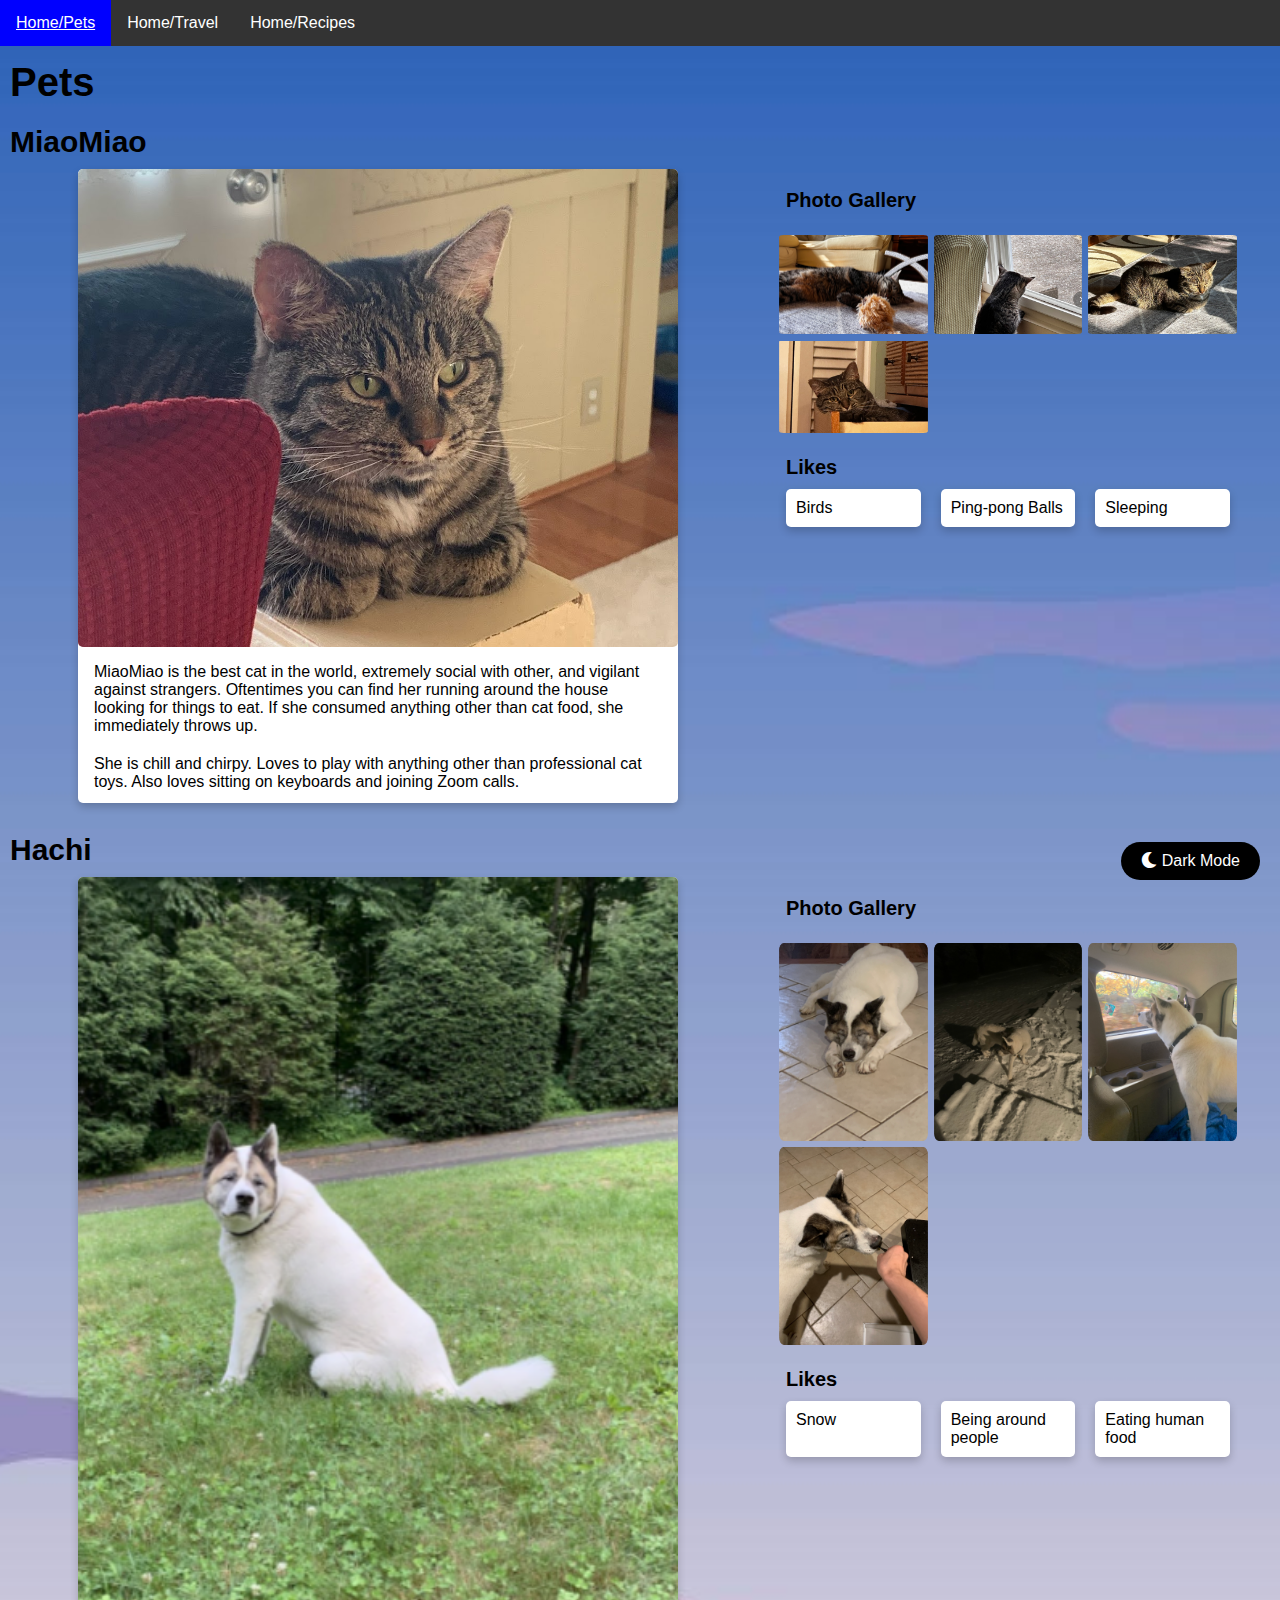
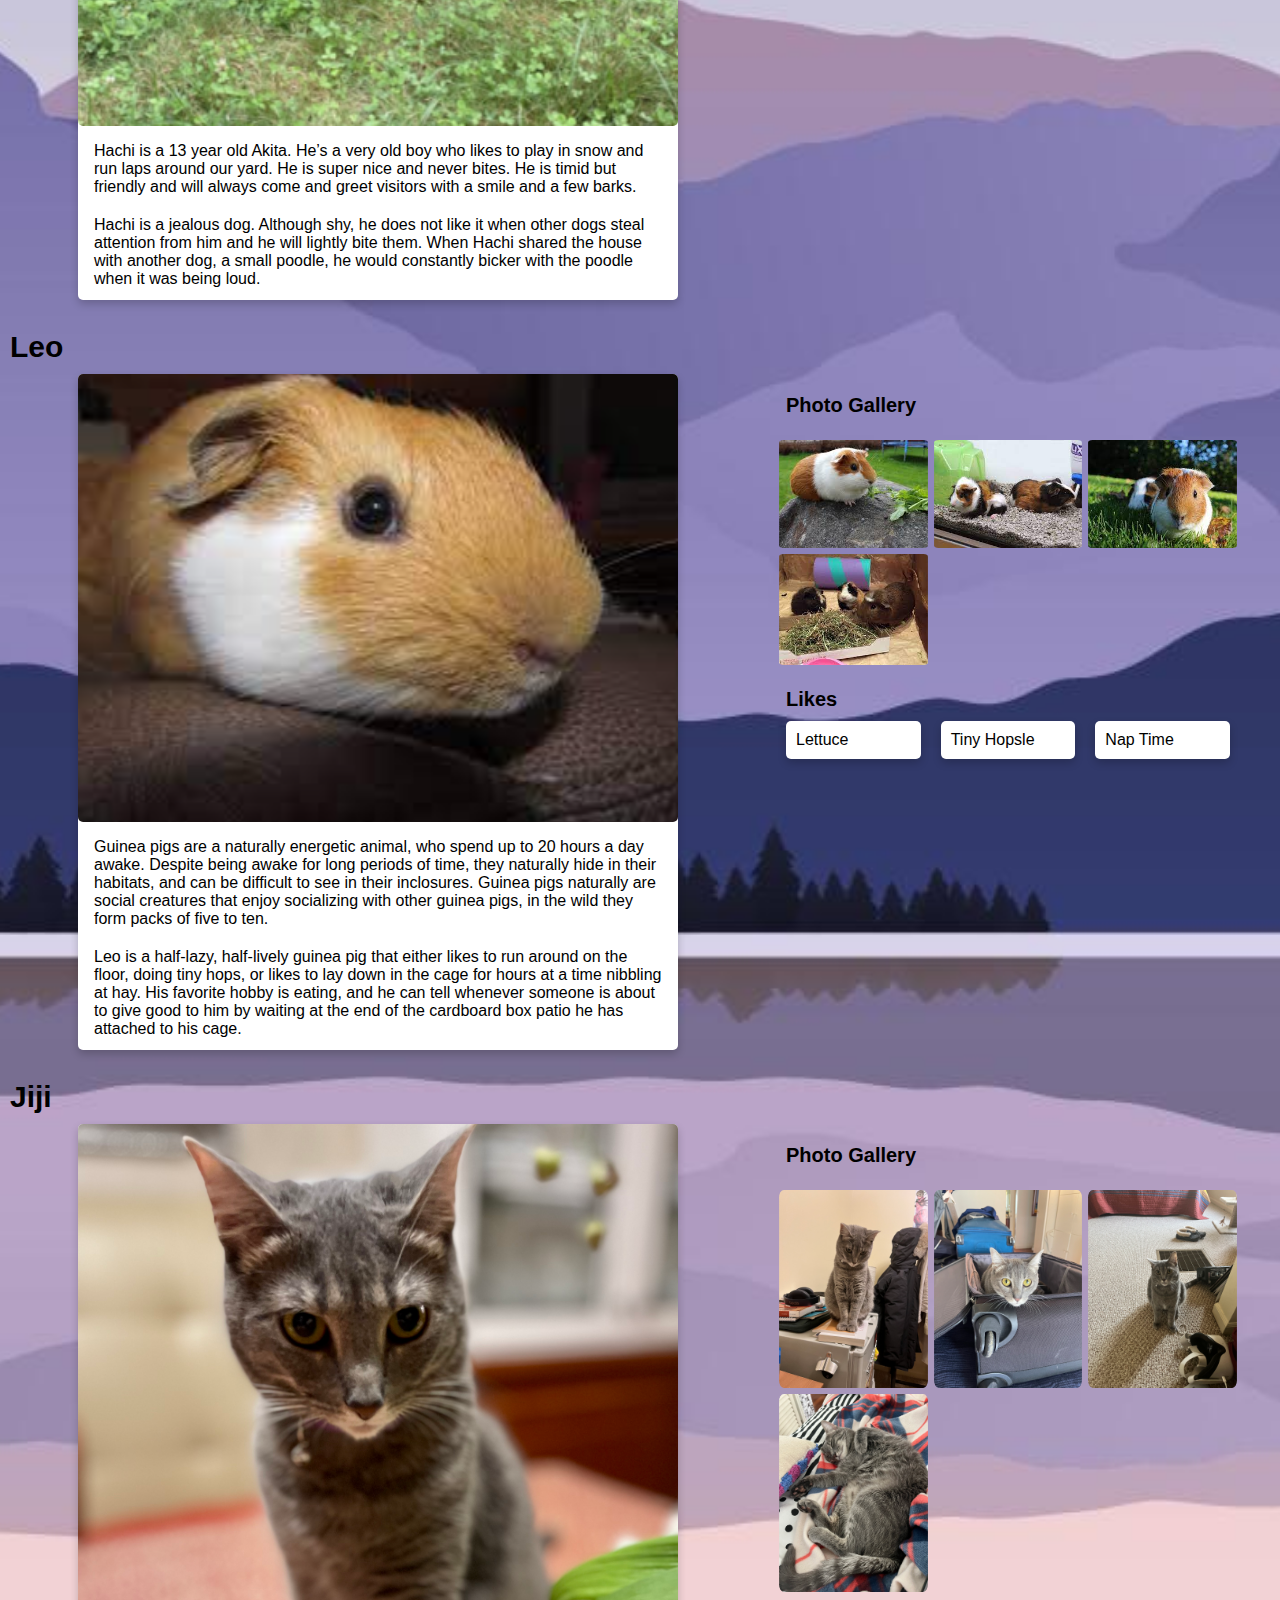
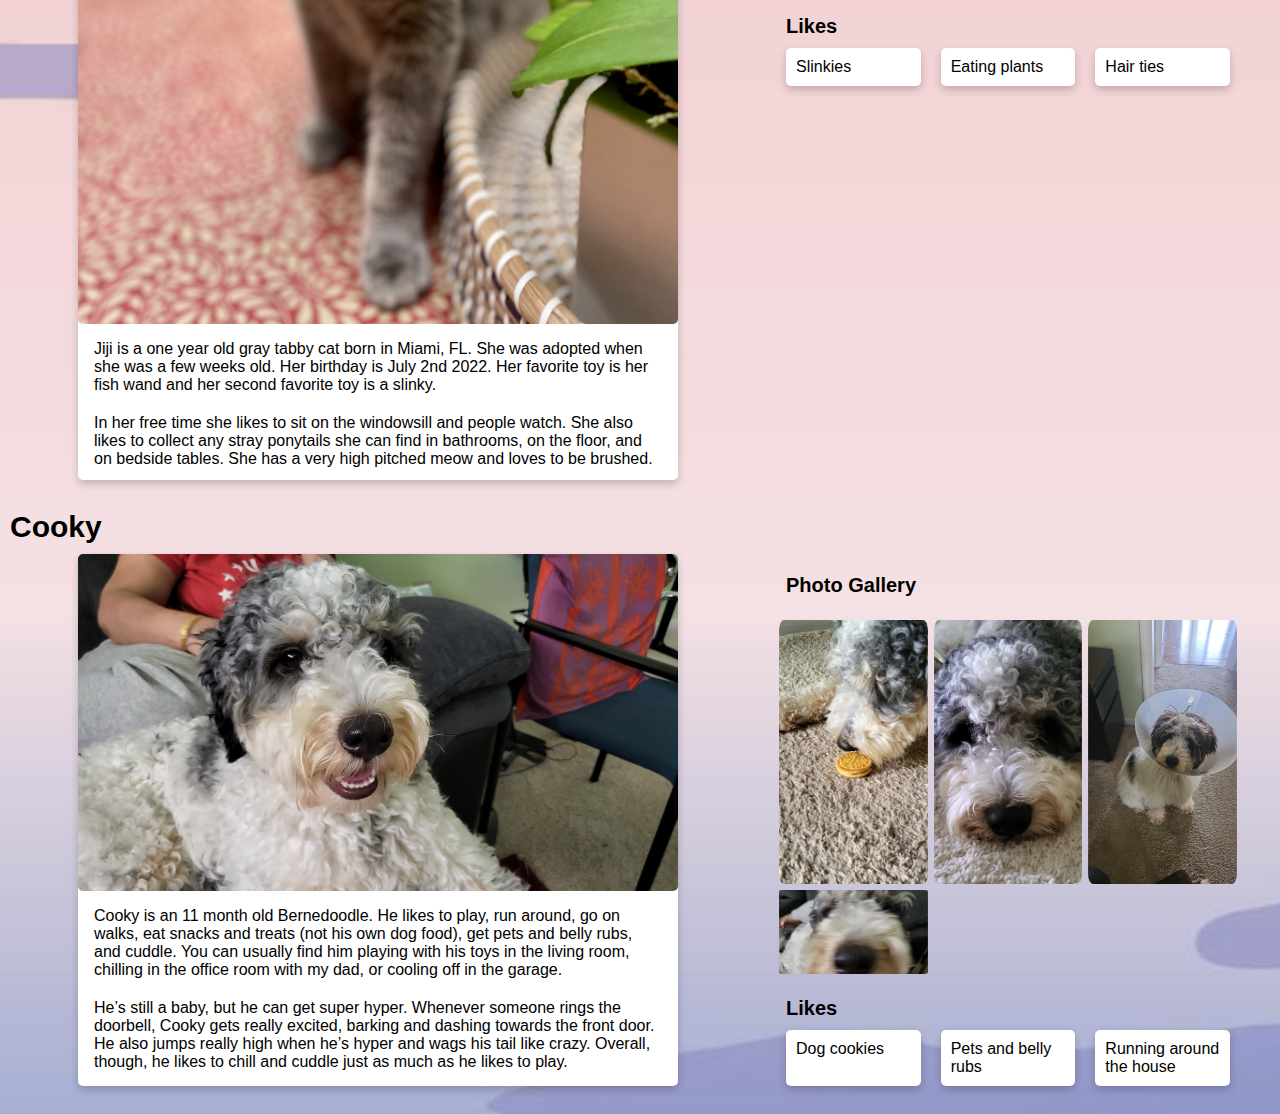
==== index.html @ 4650a45c "First Commit" ====
<!DOCTYPE html>
<html lang="en">

<head>
    <link rel="stylesheet" href="css/reset.css">
    <link rel="stylesheet" href="css/style.css">
    <meta charset="UTF-8">
    <meta name="viewport" content="width=device-width, initial-scale=1.0">
    <title>Pets</title>
    <link rel="stylesheet" href="https://cdnjs.cloudflare.com/ajax/libs/font-awesome/5.15.3/css/all.min.css">
    <script src="js/script.js"></script>
</head>

<body>
    <a href="#main" id="skip">Skip to Main Content</a>
    <nav>
        <div class="topnav" id="myTopnav">
            <ul>
                <li><a href="index.html" class="active">Home/Pets</a></li>
                <li><a href="travel.html">Home/Travel</a></li>
                <li><a href="recipes.html">Home/Recipes</a></li>
            </ul>
        </div>
    </nav>
    <main>
        <button id="darkModeToggle" onclick="toggleDarkMode()" class="dark-toggle">
            <i class="fas fa-moon"></i> Dark Mode
        </button>

        <div>
            <header>
                <h1 id="main">Pets</h1>
            </header>
            <h2>MiaoMiao</h2>
            <div class="tablet-container">
                <div class="card">
                    <img src="images/pets/miaomiao/MiaoMiao.png" alt="A picture of MiaoMiao resting on her divine throne. A black striped with a hint of silver and brown staring
                at the camera with green eyes. Has paws under her body." title="MiaoMiao Picture" class="full-width">
                    <div class="container">

                        <p>MiaoMiao is the best cat in the world, extremely social with other, and vigilant against
                            strangers. Oftentimes you can find her running around the house looking for things to eat.
                            If
                            she consumed anything other than cat food, she immediately throws up. </p>
                        <p>She is chill and chirpy. Loves to play with anything other than professional cat toys. Also
                            loves
                            sitting on keyboards and joining Zoom calls.</p>
                    </div>
                </div>

                <div class="right-column">
                    <div class="photos-container">
                        <h3>Photo Gallery</h3>
                        <!-- Images as cards-->
                        <div class="gallery">
                            <img class="thumbnail full-width" src="images/pets/miaomiao/MiaoMiao_Sleeping.png"
                                alt="MiaoMiao Sleeping with Favorite Toy" title="MiaoMiao Sleeping with Toy">
                            <img class="thumbnail full-width" src="images/pets/miaomiao/MiaoMiao_Staring.png"
                                alt="MiaoMiao Staring out the Window" title="MiaoMiao Staring">
                            <img class="thumbnail full-width" src="images/pets/miaomiao/MiaoMiao_Sunbathing.png"
                                alt="MiaoMiao Sunbathing on Carpet" title="MiaoMiao Sunbathing">
                            <img class="thumbnail full-width" src="images/pets/miaomiao/MiaoMiao_in_Cabinet.png"
                                alt="MiaoMiao in my Cabinet" title="MiaoMiao Cabinet">
                        </div>



                        <h3>Likes</h3>

                        <div class="likes-container">
                            <div class="card likes">
                                Birds
                            </div>
                            <div class="card likes">
                                Ping-pong Balls
                            </div>
                            <div class="card likes">
                                Sleeping
                            </div>
                        </div>
                    </div>


                </div>


                <!--Kevin Wang, Zachary Abdirahman-->
            </div>
            <div>
                <h2>Hachi</h2>
                <div class="tablet-container">
                    <div class="card">
                        <img src="images/pets/hachi/hachi_onlawn.png" alt="Akita named Hachi sitting on the front lawn"
                            title="Hachi Sitting on Front Lawn" class="full-width">
                        <div class="container">
                            <p>Hachi is a 13 year old Akita. He’s a very old boy who likes to play in snow and run laps
                                around
                                our yard. He is super nice and never bites. He is timid but friendly and will always
                                come
                                and
                                greet visitors with a smile and a few barks. </p>
                            <p>Hachi is a jealous dog. Although shy, he does not like it when other dogs steal attention
                                from
                                him and he will lightly bite them. When Hachi shared the house with another dog, a small
                                poodle,
                                he would constantly bicker with the poodle when it was being loud.</p>
                        </div>
                    </div>

                    <div class="right-column">
                        <h3>Photo Gallery</h3>
                        <div class="gallery">
                            <img class="thumbnail full-width" src="images/pets/hachi/hachi_sleeping.jpg"
                                alt="Hachi sleeping on the kitchen floor" title="Hachi sleeping on the kitchen floor">
                            <img class="thumbnail full-width" src="images/pets/hachi/hachi_snow.jpg"
                                alt="Hachi playing in the snow" title="Hachi playing in the snow">
                            <img class="thumbnail full-width" src="images/pets/hachi/hachi_carride.jpg"
                                alt="Hachi going on a car trip looking out the window"
                                title="Hachi going on a car trip looking out the window">
                            <img class="thumbnail full-width" src="images/pets/hachi/hachi_eating.jpg"
                                alt="Hachi enjoying human food" title="Hachi enjoying human food">
                        </div>

                        <h3>Likes</h3>

                        <div class="likes-container">
                            <div class="card likes">
                                Snow
                            </div>
                            <div class="card likes">
                                Being around people
                            </div>
                            <div class="card likes">
                                Eating human food
                            </div>
                        </div>
                    </div>

                </div>


                <!--Matthew Sun-->
            </div>
            <div>
                <h2 class="primary">Leo</h2>

                <div class="tablet-container">

                    <div class="card">
                        <img src="images/pets/leo/Leo_primary_photo.png"
                            alt="Guinea pig doing his best to smile for the camera" class="full-width">
                        <div class="container">
                            <p>
                                Guinea pigs are a naturally energetic animal, who spend up to 20 hours a day awake.
                                Despite
                                being awake for long periods of time, they naturally hide in their habitats, and can be
                                difficult to see in their inclosures. Guinea pigs naturally are social creatures that
                                enjoy
                                socializing with other guinea pigs, in the wild they form packs of five to ten.
                            </p>
                            <p>
                                Leo is a half-lazy, half-lively guinea pig that either likes to run around on the floor,
                                doing
                                tiny hops, or likes to lay down in the cage for hours at a time nibbling at hay. His
                                favorite
                                hobby is eating, and he can tell whenever someone is about to give good to him by
                                waiting at
                                the
                                end of the cardboard box patio he has attached to his cage.
                            </p>
                        </div>
                    </div>

                    <div class="right-column">

                        <h3>Photo Gallery</h3>
                        <div class="gallery">
                            <img src="images/pets/leo/Leo_greens.jpg" alt="Leo enjoying leafy"
                                class="secondary full-width">
                            <img src="images/pets/leo/Leo_run.jpg" alt="Leo running across his cage as fast as he can."
                                class="secondary full-width">
                            <img src="images/pets/leo/Leo_smile.jpg" alt="Leo smiling for the camera."
                                class="secondary full-width">
                            <img src="images/pets/leo/Leo_escape.jpg"
                                alt="Leo socializing with other guinea pigs as they plan their escape."
                                class="secondary full-width">
                        </div>

                        <h3>Likes</h3>

                        <div class="likes-container">
                            <div class="card likes">
                                Lettuce
                            </div>
                            <div class="card likes">
                                Tiny Hopsle
                            </div>
                            <div class="card likes">
                                Nap Time
                            </div>
                        </div>

                    </div>

                </div>


                <!--Justin Fischer & Alexei Chen-->
            </div>
            <div>
                <h2 class="primary">Jiji</h2>

                <div class="tablet-container">

                    <div class="card">
                        <img src="images/pets/jiji/table_jiji.jpg" alt="Gorgeous gray tabby cat with yellow eyes. "
                            class="full-width">
                        <div class="container">
                            <p>
                                Jiji is a one year old gray tabby cat born in Miami, FL. She was adopted when she was a
                                few
                                weeks old. Her birthday is July 2nd 2022. Her favorite toy is her fish wand and her
                                second
                                favorite toy is a slinky.
                            </p>
                            <p>
                                In her free time she likes to sit on the windowsill and people watch. She also likes to
                                collect
                                any stray ponytails she can find in bathrooms, on the floor, and on bedside tables. She
                                has
                                a
                                very high pitched meow and loves to be brushed.
                            </p>
                        </div>
                    </div>

                    <div class="right-column">
                        <h3>Photo Gallery</h3>
                        <div class="gallery">
                            <img src="images/pets/jiji/fridge_jiji.jpg" alt="Jiji sitting on a mini fridge. "
                                class="secondary full-width">
                            <img src="images/pets/jiji/suitcase_jiji.jpg" alt="Jiji hiding in a suitcase"
                                class="secondary full-width">
                            <img src="images/pets/jiji/floor_jiji.jpg" alt="Jiji waiting to play fetch."
                                class="secondary full-width">
                            <img src="images/pets/jiji/bed_jiji.jpg" alt="Jiji taking a “cat nap”"
                                class="secondary full-width">
                        </div>

                        <h3>Likes</h3>

                        <div class="likes-container">
                            <div class="card likes">
                                Slinkies
                            </div>
                            <div class="card likes">
                                Eating plants
                            </div>
                            <div class="card likes">
                                Hair ties
                            </div>
                        </div>
                    </div>

                </div>


                <!--Luciana Solorzano-->
            </div>
            <div>
                <h2 class="primary">Cooky</h2>

                <div class="tablet-container">

                    <div class="card">
                        <img src="images/pets/cooky/cookysmiley.jpg"
                            alt="White and gray Bernedoodle sitting on a couch and smiling." class="full-width">
                        <div class="container">
                            <p>
                                Cooky is an 11 month old Bernedoodle. He likes to play, run around, go on walks, eat
                                snacks
                                and
                                treats (not his own dog food), get pets and belly rubs, and cuddle. You can usually find
                                him
                                playing with his toys in the living room, chilling in the office room with my dad, or
                                cooling
                                off in the garage.
                            </p>
                            <p>
                                He’s still a baby, but he can get super hyper. Whenever someone rings the doorbell,
                                Cooky
                                gets
                                really excited, barking and dashing towards the front door. He also jumps really high
                                when
                                he’s
                                hyper and wags his tail like crazy. Overall, though, he likes to chill and cuddle just
                                as
                                much
                                as he likes to play.
                            </p>
                        </div>
                    </div>

                    <div class="right-column">

                        <h3>Photo Gallery</h3>
                        <div class="gallery">
                            <img src="images/pets/cooky/cookytreat.jpg"
                                alt="Cooky eating one of his favorite treats while lying on the ground"
                                class="secondary full-width">
                            <img src="images/pets/cooky/cookytired.jpg" alt="Cooky tired laying on the ground"
                                class="secondary full-width">
                            <img src="images/pets/cooky/cookycone.jpg"
                                alt="Cooky with long hair sitting with a dog cone on his head"
                                class="secondary full-width">
                            <img src="images/pets/cooky/cookyzoom.jpg"
                                alt="Zoomed in Cooky, but while I was taking the picture he moved so it’s blurry”"
                                class="secondary full-width">
                        </div>
                        <h3>Likes</h3>

                        <div class="likes-container">
                            <div class="card likes">
                                Dog cookies
                            </div>
                            <div class="card likes">
                                Pets and belly rubs
                            </div>
                            <div class="card likes">
                                Running around the house
                            </div>
                        </div>

                    </div>

                </div>

                <br>

                <!--Saicharan Vemuri-->
            </div>
        </div>
    </main>
</body>

</html>
---- css/style.css ----
main {
  padding-top: 30px;
  font-family: 'Roboto', sans-serif;
}

body {
  background-image: url("../images/light-background.jpg");
  background-repeat: no-repeat;
  background-size: cover;
  background-position: center;
}

body.dark-mode {
  background-image: url("../images/dark-background.jpg");
}

body {
  padding-top: 30px;
  color: var(--text-color-light);
  background-color: var(--bg-color-light);
}

body.dark-mode {
  color: #fff;
  background-color: #000;
}

.full-width {
  width: 100%;
}

.dark-toggle {
  position: fixed;
  bottom: 20px;
  right: 20px;
  border: none;
  border-radius: 20px; 
  padding: 10px 20px;
  background-color: #000;
  color: #fff;
  cursor: pointer;
}

.dark-toggle.dark-mode {
  background-color: #fff;
  color: #000;
}

h1 {
  margin-left: 10px;
  font-size: 40px;
  text-align: start;
  font-weight: bold;
}

.bold-text {
  font-weight: bold;
}

h2 {
  margin-left: 10px;
  padding-top: 20px;
  font-size: 30px;
  text-align: start;
  font-weight: bold;
  padding-bottom: 10px;
}

h3 {
  margin-left: 10px;
  padding-top: 20px;
  font-size: 20px;
  text-align: start;
  font-weight: bold;
}

/* Mobile Nav Bar */

ul {
  list-style-type: none;
  margin: 0;
  padding: 0;
  overflow: hidden;
  background-color: #333;
  position: fixed;
  top: 0;
  width: 100%;
}

li {
  float: left;
  font-family: 'Roboto', sans-serif;
}

li a {
  display: block;
  color: white;
  text-align: center;
  padding: 14px 16px;
  text-decoration: none;
}

li a:hover:not(.active) {
  background-color: #111;
}

.active {
  background-color: blue;
  text-decoration: underline;
}

/* Card Styling */

.card {
  box-shadow: 0 4px 8px 0 rgba(0, 0, 0, 0.2);
  transition: 0.3s;
  width: 80%;
  max-width: 600px;
  border-radius: 5px;
  margin: 0 auto;
  background-color: #fff;
}

.card.dark-mode {
  box-shadow: 0 4px 8px 0 rgba(255, 255, 255, 0.2);
  background-color: #000;
}

.card p {
  padding-top: 10px;
  padding-bottom: 10px;
}

img {
  border-radius: 5px 5px 5px 5px;
  transform: transform 0.3s;
}

img:hover {
  transform: scale(1.05);
}

.container {
  padding: 2px 16px;
}

/* Travel Card Styling */
.card-travel {
  box-shadow: 0 4px 8px 0 rgba(0, 0, 0, 0.2);
  transition: 0.3s;
  width: 90%;
  max-width: 800px;
  border-radius: 5px;
  margin: 10px auto;
  text-align: center; 
  background-color: #fff;
}

.card-travel.dark-mode {
  box-shadow: 0 4px 8px 0 rgba(255, 255, 255, 0.2);
  background-color: #000;
}

.card-travel img {
  width: 100%;
  max-height: 400px;  
  object-fit: cover;  
  display: block;     
  margin: 0 auto;     
}

.card-travel p {
  padding-top: 10px;
  padding-bottom: 10px;
}

/* Gallery Styling */
.gallery {
  display: grid;
  grid-template-columns: repeat(2, 1fr);
  max-width: 700px;
  margin: 20px auto 0 auto;
}

.gallery img {
  height: 100%;
  max-height: 300px;
  padding: 2%;
  border-radius: 5%;
  object-fit: cover;
  display: block;
}

/* Travel Gallery */
.travel-gallery {
  display: grid;
  grid-template-columns: repeat(2, 1fr);
  max-width: 700px;
  margin: 20px auto 0 auto;
}

.travel-gallery .card {
  box-shadow: 0 4px 8px 0 rgba(0, 0, 0, 0.2);
  transition: 0.3s;
  width: 80%;
  max-width: 600px;
  border-radius: 5px;
  margin: 0 auto;
}

/* Likes Styling */
.likes-container {
  display: flex;
  justify-content: center;
  gap: 20px;
  padding-top: 10px;
  padding-left: 10px;
  padding-right: 10px;
  max-width: 800px;
  margin: 0 auto;
}

.card.likes {
  padding: 10px;
  box-shadow: 0 4px 8px 0 rgba(0, 0, 0, 0.2);
  border-radius: 5px;
}

.card.likes.dark-mode {
  box-shadow: 0 4px 8px 0 rgba(255, 255, 255, 0.2);
}

/* Reduced motion */
.still-image {
  display: none;
}

.motion-image {
  display: block;
}

@media (prefers-reduced-motion: reduce) {
  .still-image {
    display: block;
  }

  .motion-image {
    display: none;
  }
}

/* Skip link */

#skip {
  position: absolute;
  top: -50px;
  left: 50%;
  transform: translateX(-50%);
  padding: 10px 20px;
  background-color: blue;
  color: #fff;
  border-radius: 4px;
  transition: top 0.3s ease;
  text-decoration: none;
  z-index: 1000; 
}

#skip:focus {
  top: 10px; 
}

@media (prefers-reduced-motion: reduce) {
  #skip {
      transition: none;
  }
}

/* CSS for tablet view */
@media (min-width: 768px) {
  .tablet-container {
    display: grid;
    grid-template-columns: 1.5fr 1fr;
    gap: 20px;
  }

  .likes-container {
    display: flex;
    flex-direction: column;
  }

  .right-column {
    padding-right: 40px;
    margin-top: -20px;
  }

  .card {
    margin-bottom: 10px;
  }
}

/* CSS for desktop view */
@media (min-width: 1024px) {
  .likes-container {
    display: flex;
    flex-direction: row;
  }

  .right-column {
    padding-right: 40px;
    margin-top: 0;
  }

  .travel-gallery {
    display: grid;
    grid-template-columns: repeat(3, 1fr);
  }

  .gallery {
    display: grid;
    grid-template-columns: repeat(3, 1fr);
  }
}


/* I used the W3Schools navbar code to make the navbar. I changed the items in the bar and added underline to the active page. Finally, I changed the color of the selected element to blue.*/
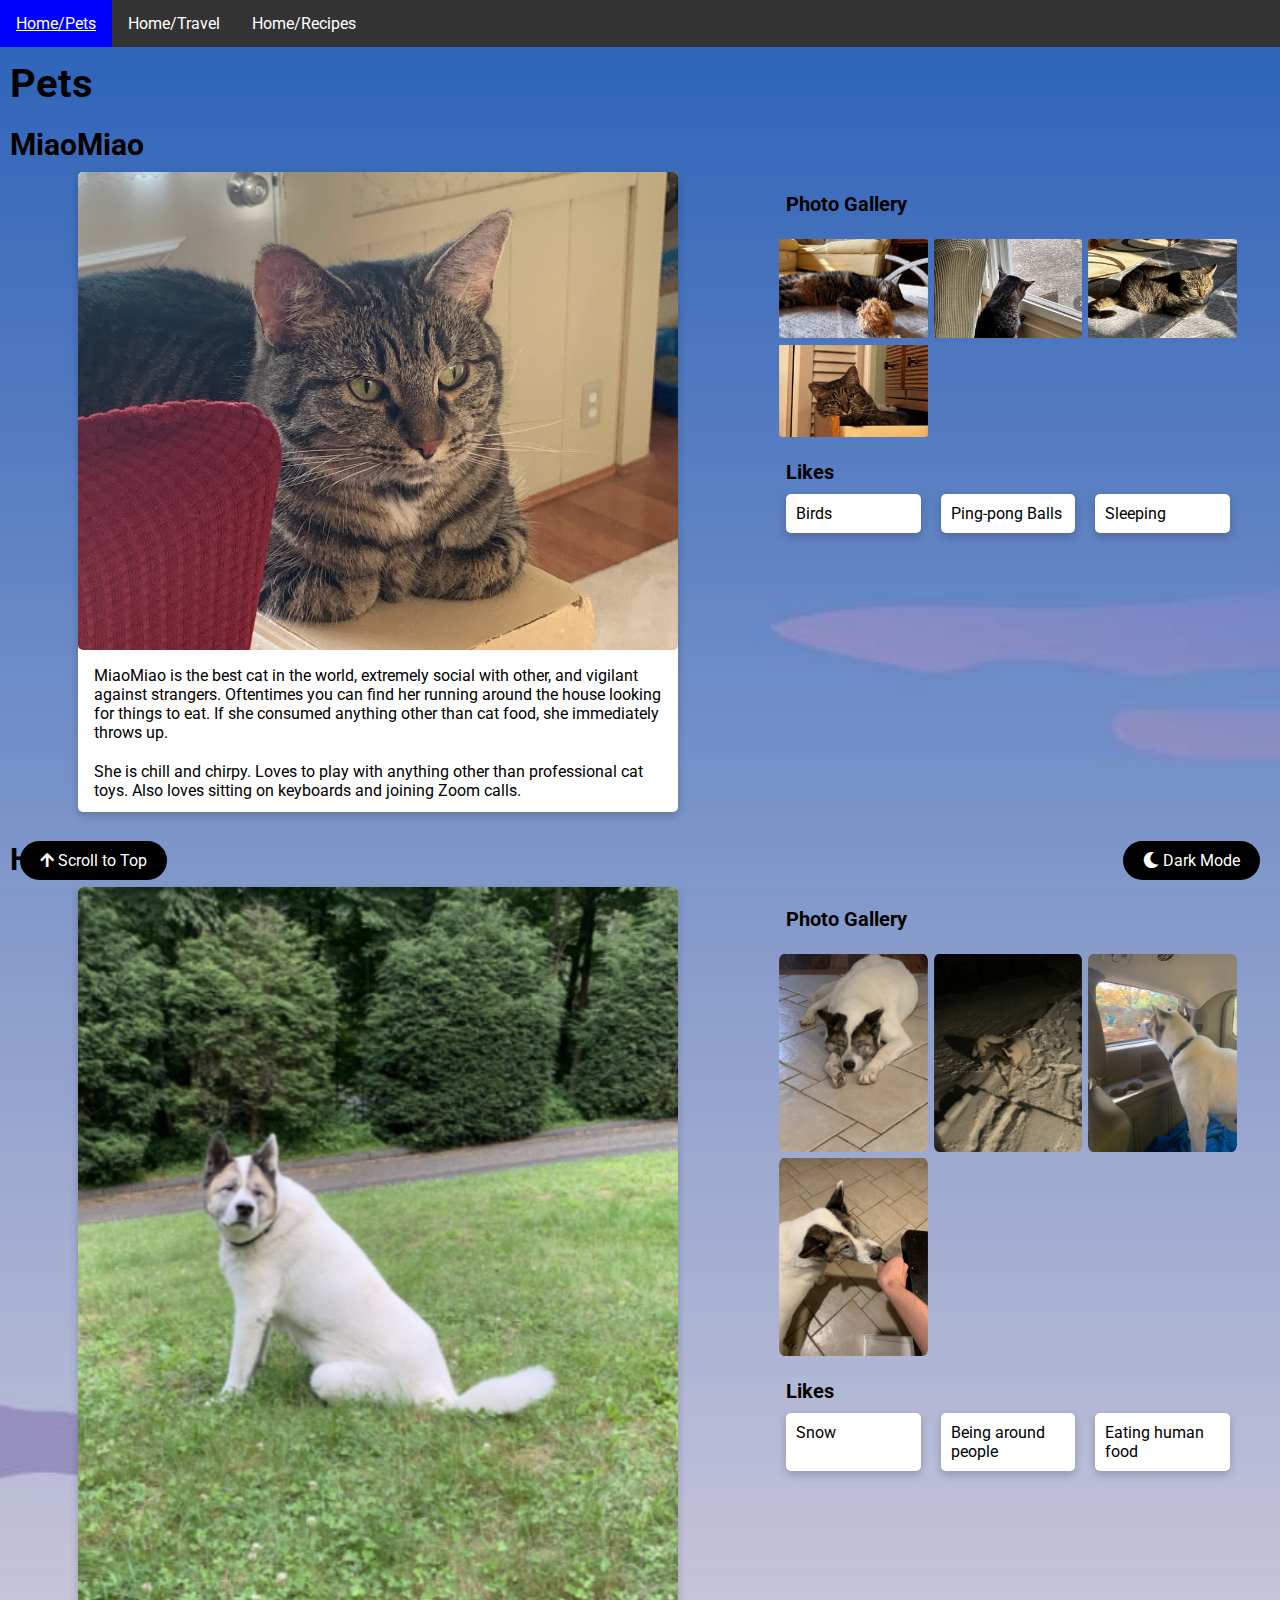
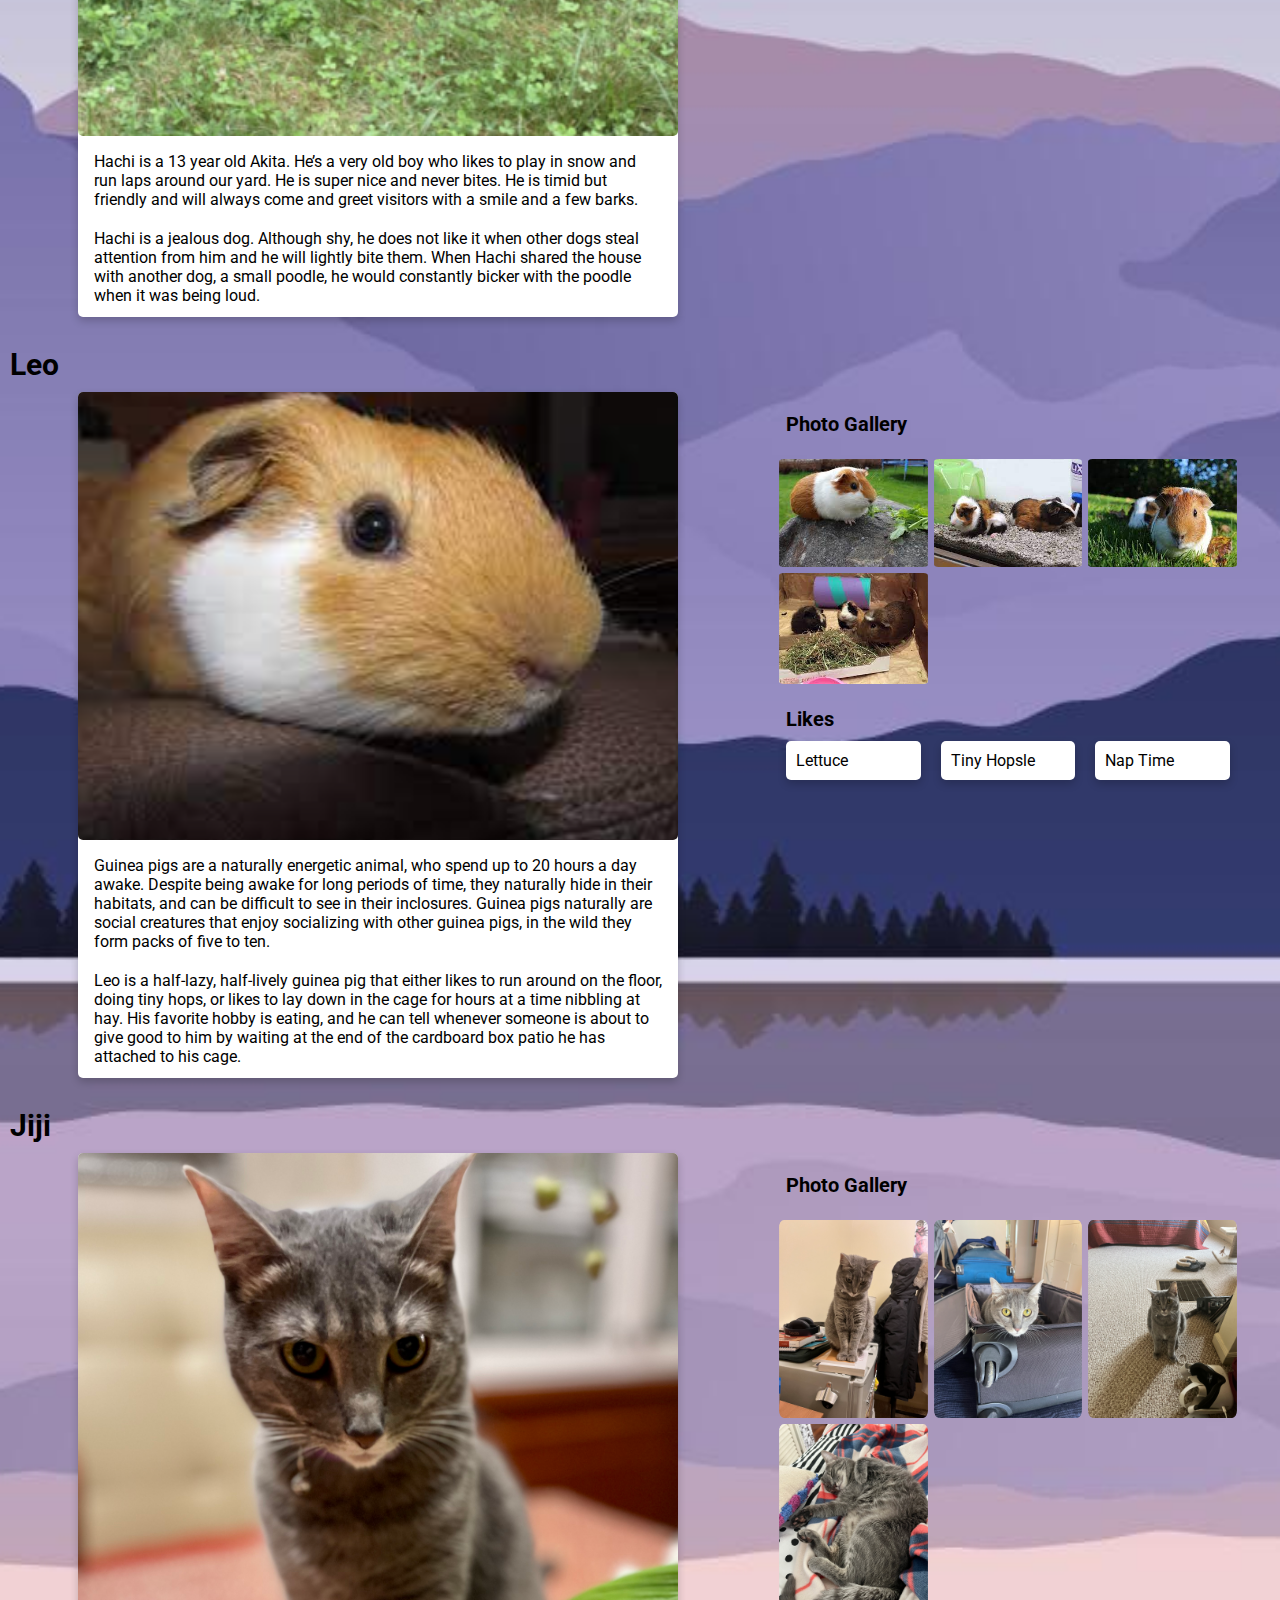
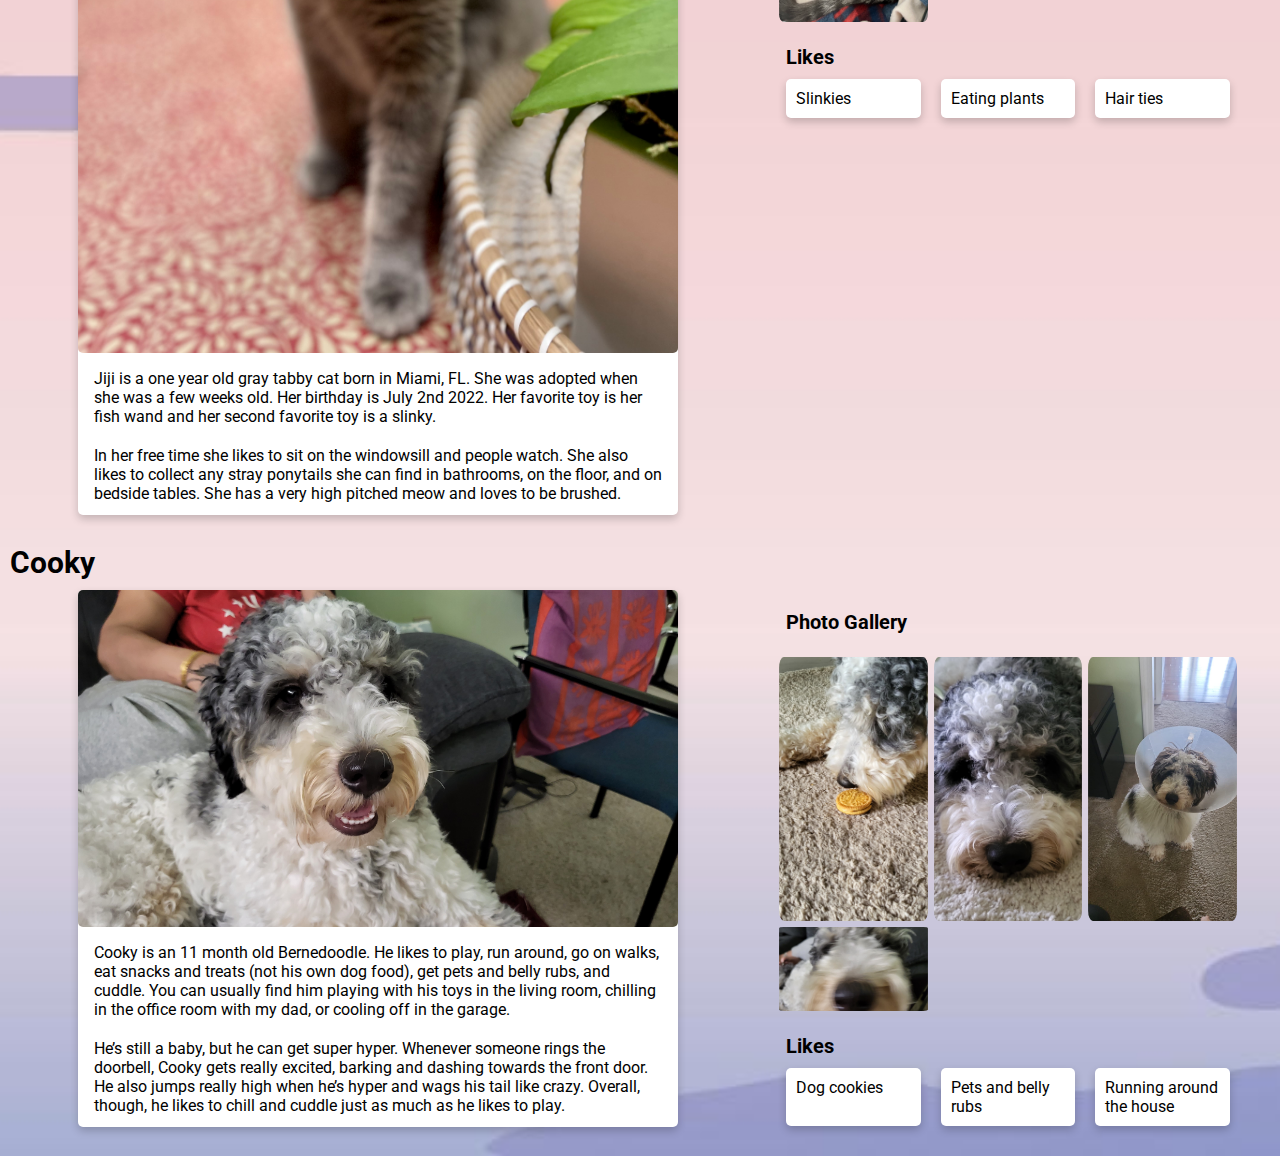
==== commit 537b1963: "Publish V1" ====
--- a/index.html
+++ b/index.html
@@ -8,7 +8,6 @@
     <meta name="viewport" content="width=device-width, initial-scale=1.0">
     <title>Pets</title>
     <link rel="stylesheet" href="https://cdnjs.cloudflare.com/ajax/libs/font-awesome/5.15.3/css/all.min.css">
-    <script src="js/script.js"></script>
 </head>
 
 <body>
@@ -27,10 +26,16 @@
             <i class="fas fa-moon"></i> Dark Mode
         </button>
 
+        <button id="scrollButton" onclick="topFunction()" class="scroll-to-top">
+            <i class="fas fa-arrow-up"></i> Scroll to Top
+        </button>
+
         <div>
             <header>
                 <h1 id="main">Pets</h1>
             </header>
+        </div>
+
             <h2>MiaoMiao</h2>
             <div class="tablet-container">
                 <div class="card">
@@ -341,6 +346,7 @@
             </div>
         </div>
     </main>
+    <script src="js/script.js"></script>
 </body>
 
 </html>--- a/css/style.css
+++ b/css/style.css
@@ -1,3 +1,5 @@
+@import url(https://fonts.googleapis.com/css?family=Roboto);
+
 main {
   padding-top: 30px;
   font-family: 'Roboto', sans-serif;
@@ -42,6 +44,23 @@
 }
 
 .dark-toggle.dark-mode {
+  background-color: #fff;
+  color: #000;
+}
+
+.scroll-to-top {
+  position: fixed;
+  bottom: 20px;
+  left: 20px;
+  border: none;
+  border-radius: 20px; 
+  padding: 10px 20px;
+  background-color: #000;
+  color: #fff;
+  cursor: pointer;
+}
+
+.scroll-to-top.dark-mode {
   background-color: #fff;
   color: #000;
 }
